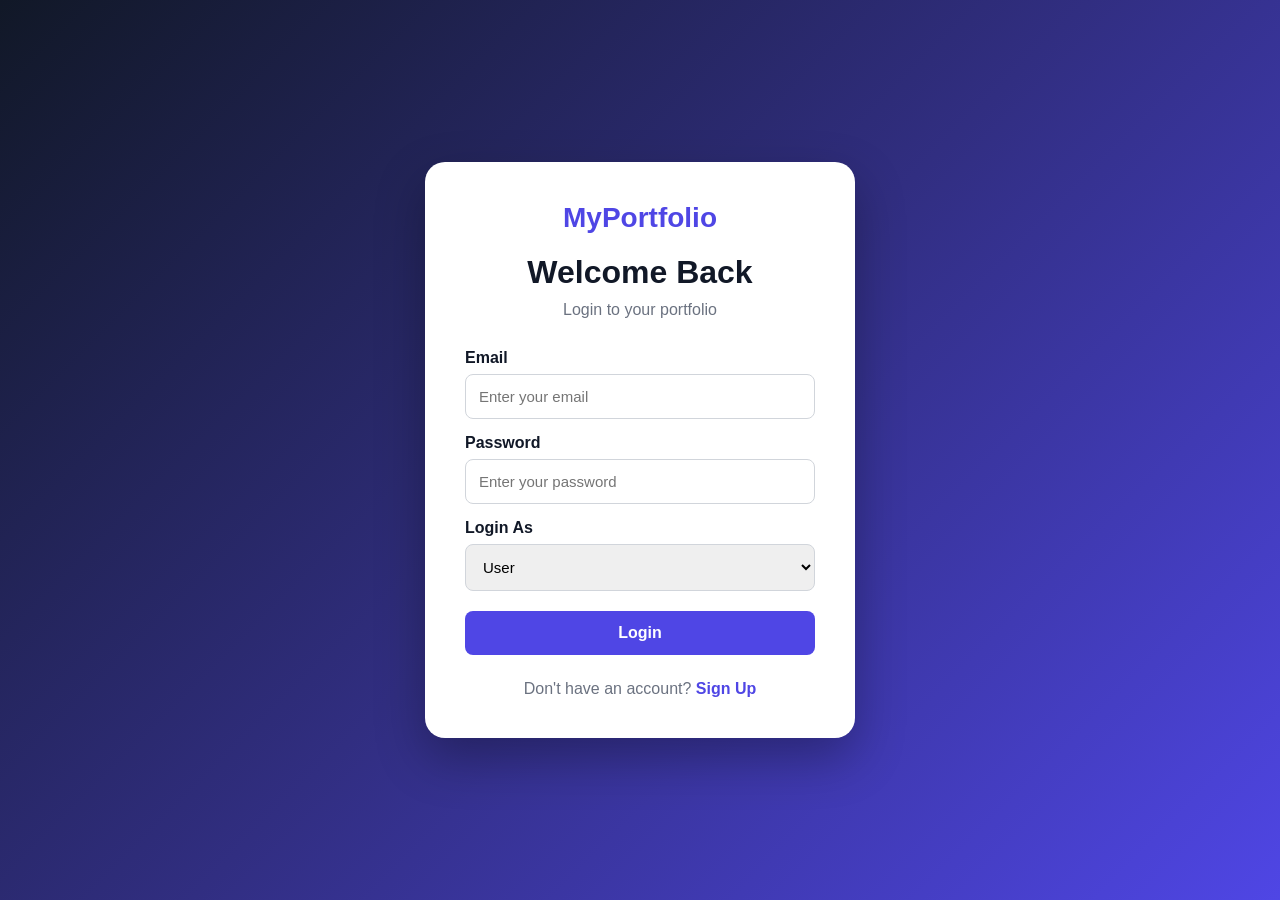
==== index.html @ 424fc05e "Personalportfolio" ====
<!DOCTYPE html>
<html lang="en">

<head>
    <meta charset="UTF-8">
    <meta name="viewport" content="width=device-width, initial-scale=1.0">

    <title>MyPortfolio</title>

    <link rel="stylesheet" href="style.css">
</head>

<body>

    <!-- ================= LOGIN PAGE ================= -->

    <div id="loginPage" class="page">

        <div class="login-card">

            <div class="logo">
                MyPortfolio
            </div>

            <h1>Welcome Back</h1>

            <p class="subtitle">
                Login to your portfolio
            </p>

            <form id="loginForm">

                <label>Email</label>

                <input
                    type="email"
                    id="loginEmail"
                    placeholder="Enter your email"
                    required
                >

                <label>Password</label>

                <input
                    type="password"
                    id="loginPassword"
                    placeholder="Enter your password"
                    required
                >

                <label>Login As</label>

                <select id="loginRole">

                    <option value="user">
                        User
                    </option>

                    <option value="admin">
                        Admin
                    </option>

                </select>

                <button type="submit">
                    Login
                </button>

                <p id="loginMessage"></p>

            </form>

            <p class="bottom-text">

                Don't have an account?

                <a href="#" onclick="showSignup()">
                    Sign Up
                </a>

            </p>

        </div>

    </div>


    <!-- ================= SIGNUP PAGE ================= -->

    <div id="signupPage" class="page hidden">

        <div class="login-card">

            <div class="logo">
                MyPortfolio
            </div>

            <h1>Create Account</h1>

            <p class="subtitle">
                Register as a user
            </p>

            <form id="signupForm">

                <label>Full Name</label>

                <input
                    type="text"
                    id="signupName"
                    placeholder="Enter your name"
                    required
                >

                <label>Email</label>

                <input
                    type="email"
                    id="signupEmail"
                    placeholder="Enter your email"
                    required
                >

                <label>Password</label>

                <input
                    type="password"
                    id="signupPassword"
                    placeholder="Create password"
                    required
                >

                <label>Confirm Password</label>

                <input
                    type="password"
                    id="confirmPassword"
                    placeholder="Confirm password"
                    required
                >

                <button type="submit">
                    Create Account
                </button>

                <p id="signupMessage"></p>

            </form>

            <p class="bottom-text">

                Already have an account?

                <a href="#" onclick="showLogin()">
                    Login
                </a>

            </p>

        </div>

    </div>


    <!-- ================= ADMIN DASHBOARD ================= -->

    <div id="adminPage" class="hidden dashboard">

        <nav class="navbar">
---- style.css ----
/* ==============================
   RESET
============================== */

* {
    margin: 0;
    padding: 0;
    box-sizing: border-box;
}


/* ==============================
   BODY
============================== */

body {

    font-family: Arial, sans-serif;

    background: #f3f4f6;

    color: #111827;

}


/* ==============================
   COMMON
============================== */

.hidden {
    display: none !important;
}

button {
    cursor: pointer;
}


/* ==============================
   LOGIN / SIGNUP
============================== */

.page {

    min-height: 100vh;

    display: flex;

    justify-content: center;

    align-items: center;

    padding: 20px;

    background:
        linear-gradient(
            135deg,
            #111827,
            #312e81,
            #4f46e5
        );

}


.login-card {

    width: 100%;

    max-width: 430px;

    background: white;

    padding: 40px;

    border-radius: 20px;

    box-shadow:
        0 20px 50px rgba(0,0,0,0.3);

}


/* LOGO */

.logo {

    text-align: center;

    font-size: 28px;

    font-weight: bold;

    color: #4f46e5;

    margin-bottom: 20px;

}


/* HEADINGS */

.login-card h1 {

    text-align: center;

    margin-bottom: 10px;

}

.subtitle {

    text-align: center;

    color: #6b7280;

    margin-bottom: 30px;

}


/* FORM */

.login-card label {

    display: block;

    font-weight: bold;

    margin-bottom: 7px;

    margin-top: 15px;

}

.login-card input,
.login-card select {

    width: 100%;

    padding: 13px;

    border: 1px solid #d1d5db;

    border-radius: 8px;

    font-size: 15px;

    outline: none;

}

.login-card input:focus,
.login-card select:focus {

    border-color: #4f46e5;

}


/* BUTTON */

.login-card button,
.admin-box button {

    width: 100%;

    padding: 13px;

    margin-top: 20px;

    border: none;

    border-radius: 8px;

    background: #4f46e5;

    color: white;

    font-size: 16px;

    font-weight: bold;

}

.login-card button:hover,
.admin-box button:hover {

    background: #3730a3;

}


/* MESSAGE */

#loginMessage,
#signupMessage {

    text-align: center;

    margin-top: 15px;

    font-weight: bold;

}


/* BOTTOM TEXT */

.bottom-text {

    text-align: center;

    margin-top: 25px;

    color: #6b7280;

}

.bottom-text a {

    color: #4f46e5;

    font-weight: bold;

    text-decoration: none;

}


/* ==============================
   NAVBAR
============================== */

.navbar {

    background: #111827;

    color: white;

    padding: 18px 40px;

    display: flex;

    justify-content: space-between;

    align-items: center;

}


.nav-logo {

    font-size: 22px;

    font-weight: bold;

}

.nav-logo span {

    color: #818cf8;

    font-size: 14px;

    margin-left: 5px;

}


.logout {

    background: #ef4444;

    color: white;

    border: none;

    padding: 10px 20px;

    border-radius: 7px;

    font-weight: bold;

}

.logout:hover {

    background: #dc2626;

}


/* ==============================
   ADMIN
============================== */

.admin-container {

    max-width: 1200px;

    margin: auto;

    padding: 40px;

}


.welcome {

    margin-bottom: 30px;

}

.welcome h1 {

    font-size: 30px;

}

.welcome p {

    color: #6b7280;

    margin-top: 8px;

}


/* ==============================
   STATISTICS
============================== */

.stats {

    display: grid;

    grid-template-columns:
        repeat(3, 1fr);

    gap: 20px;

    margin-bottom: 30px;

}


.stat-card {

    background: white;

    padding: 25px;

    border-radius: 15px;

    text-align: center;

    box-shadow:
        0 5px 20px rgba(0,0,0,0.08);

}


.stat-card h3 {

    color: #6b7280;

}


.stat-card p {

    font-size: 35px;

    font-weight: bold;

    color: #4f46e5;

    margin-top: 10px;

}


/* ==============================
   ADMIN BOX
============================== */

.admin-box {

    background: white;

    padding: 30px;

    border-radius: 15px;

    margin-bottom: 30px;

    box-shadow:
        0 5px 20px rgba(0,0,0,0.08);

}


.admin-box h2 {

    margin-bottom: 20px;

}


/* FORM GRID */

.form-grid {

    display: grid;

    grid-template-columns: 1fr 1fr;

    gap: 15px;

}


.admin-box input,
.admin-box textarea {

    width: 100%;

    padding: 13px;

    border: 1px solid #d1d5db;

    border-radius: 8px;

    font-size: 15px;

}


.admin-box textarea {

    margin-top: 15px;

    min-height: 120px;

    resize: vertical;

}


/* ==============================
   ADMIN PROJECT
============================== */

.admin-project {

    border: 1px solid #e5e7eb;

    border-radius: 10px;

    padding: 20px;

    margin-bottom: 15px;

    display: flex;

    justify-content: space-between;

    align-items: center;

    gap: 20px;

}


.admin-project h3 {

    color: #4f46e5;

    margin-bottom: 8px;

}


.admin-project p {

    color: #6b7280;

    margin-top: 5px;

}


.actions {

    display: flex;

    gap: 10px;

}


.edit-btn,
.delete-btn {

    border: none;

    padding: 9px 15px;

    border-radius: 6px;

    color: white;

}


.edit-btn {

    background: #f59e0b;

}


.delete-btn {

    background: #ef4444;

}


/* ==============================
   USER PORTFOLIO HERO
============================== */

.hero {

    background:
        linear-gradient(
            135deg,
            #312e81,
            #4f46e5
        );

    color: white;

    text-align: center;

    padding: 90px 20px;

}


.hero h1 {

    font-size: 42px;

    margin-bottom: 15px;

}


.hero p {

    margin-top: 8px;

    font-size: 18px;

}


/* ==============================
   PORTFOLIO SECTIONS
============================== */

.portfolio-section {

    max-width: 1100px;

    margin: auto;

    padding: 50px 25px;

}


.portfolio-section h2 {

    font-size: 28px;

    margin-bottom: 20px;

}


.portfolio-section > p {

    color: #6b7280;

    line-height: 1.8;

}


/* ==============================
   SKILLS
============================== */

.skills {

    display: flex;

    flex-wrap: wrap;

    gap: 15px;

}


.skills span {

    background: #eef2ff;

    color: #4f46e5;

    padding: 12px 20px;

    border-radius: 25px;

    font-weight: bold;

}


/* ==============================
   USER PROJECTS
============================== */

.user-projects {

    display: grid;

    grid-template-columns:
        repeat(
            auto-fit,
            minmax(250px, 1fr)
        );

    gap: 25px;

}


.user-project {

    background: white;

    padding: 25px;

    border-radius: 15px;

    box-shadow:
        0 5px 20px rgba(0,0,0,0.08);

    transition: 0.3s;

}


.user-project:hover {

    transform: translateY(-5px);

}


.user-project h3 {

    color: #4f46e5;

    margin-bottom: 10px;

}


.user-project .technology {

    font-weight: bold;

    color: #111827;

    margin-bottom: 10px;

}


.user-project p {

    color: #6b7280;

    line-height: 1.6;

}


.contact {

    padding-bottom: 80px;

}


/* ==============================
   RESPONSIVE
============================== */

@media (max-width: 700px) {

    .login-card {

        padding: 25px;

    }


    .navbar {

        padding: 15px 20px;

    }


    .admin-container {

        padding: 20px;

    }


    .stats {

        grid-template-columns: 1fr;

    }


    .form-grid {

        grid-template-columns: 1fr;

    }


    .admin-project {

        flex-direction: column;

        align-items: flex-start;

    }


    .hero h1 {

        font-size: 30px;

    }

}
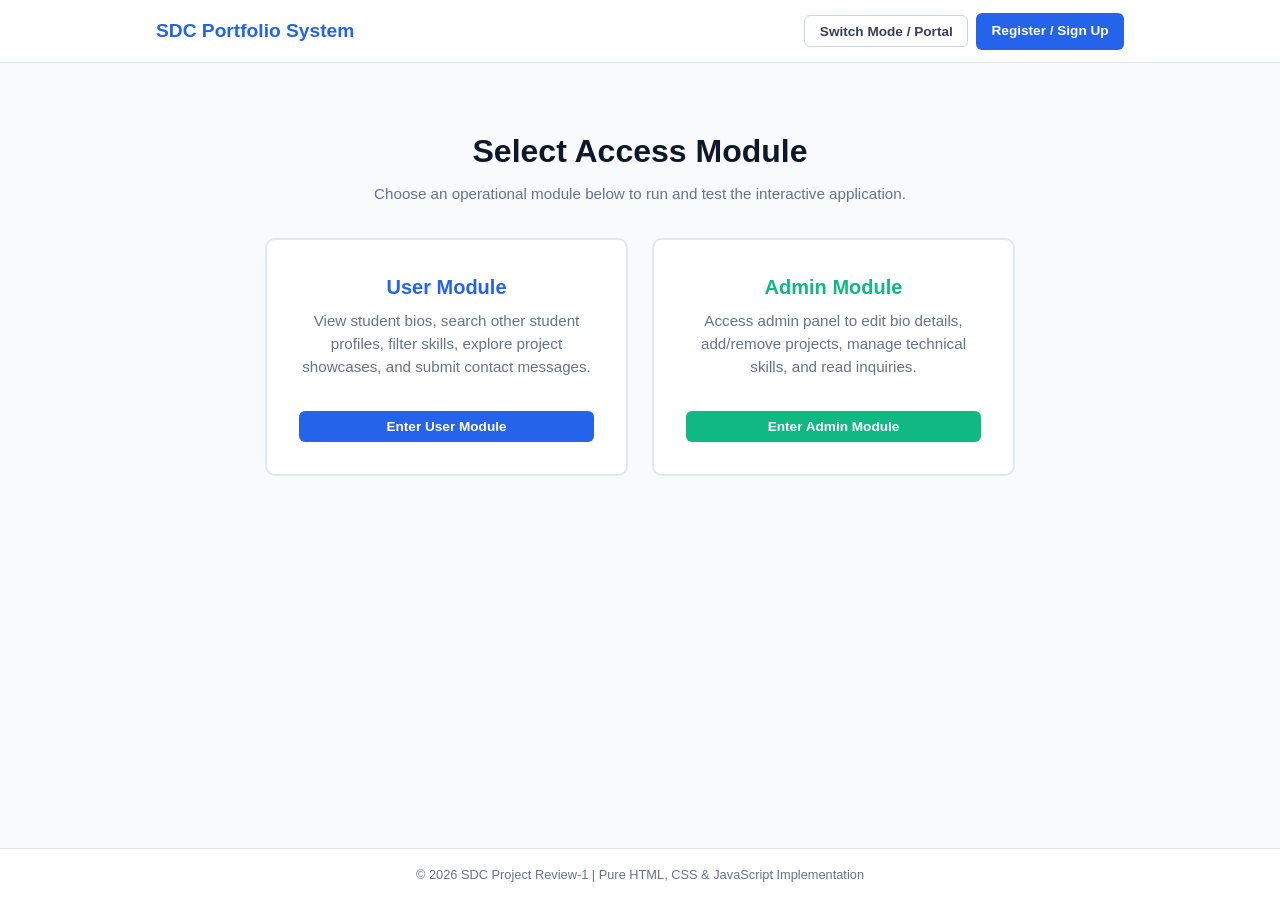
==== commit 122801fa: "Add signup.html file" ====
--- a/index.html
+++ b/index.html
@@ -1,169 +1,197 @@
 <!DOCTYPE html>
 <html lang="en">
-
 <head>
-    <meta charset="UTF-8">
-    <meta name="viewport" content="width=device-width, initial-scale=1.0">
-
-    <title>MyPortfolio</title>
-
-    <link rel="stylesheet" href="style.css">
+  <meta charset="UTF-8" />
+  <meta name="viewport" content="width=device-width, initial-scale=1.0" />
+  <title>SDC Portfolio System | Interactive Portal</title>
+  <link rel="stylesheet" href="style.css" />
 </head>
-
 <body>
 
-    <!-- ================= LOGIN PAGE ================= -->
+  <!-- Top Navigation Bar -->
+  <header>
+    <div class="nav-container">
+      <a class="logo" id="navLogo" onclick="openPortal()">SDC Portfolio System</a>
+      <div class="nav-buttons">
+        <button class="btn btn-outline" id="navSwitchBtn" onclick="openPortal()">Switch Mode / Portal</button>
+        <a href="signup.html" class="btn btn-primary" id="navSignupBtn">Register / Sign Up</a>
+      </div>
+    </div>
+  </header>
 
-    <div id="loginPage" class="page">
+  <main>
+    <!-- 1. PORTAL SELECTION SCREEN (Opened by Default) -->
+    <div id="portalScreen">
+      <h1>Select Access Module</h1>
+      <p>Choose an operational module below to run and test the interactive application.</p>
 
-        <div class="login-card">
-
-            <div class="logo">
-                MyPortfolio
-            </div>
-
-            <h1>Welcome Back</h1>
-
-            <p class="subtitle">
-                Login to your portfolio
-            </p>
-
-            <form id="loginForm">
-
-                <label>Email</label>
-
-                <input
-                    type="email"
-                    id="loginEmail"
-                    placeholder="Enter your email"
-                    required
-                >
-
-                <label>Password</label>
-
-                <input
-                    type="password"
-                    id="loginPassword"
-                    placeholder="Enter your password"
-                    required
-                >
-
-                <label>Login As</label>
-
-                <select id="loginRole">
-
-                    <option value="user">
-                        User
-                    </option>
-
-                    <option value="admin">
-                        Admin
-                    </option>
-
-                </select>
-
-                <button type="submit">
-                    Login
-                </button>
-
-                <p id="loginMessage"></p>
-
-            </form>
-
-            <p class="bottom-text">
-
-                Don't have an account?
-
-                <a href="#" onclick="showSignup()">
-                    Sign Up
-                </a>
-
-            </p>
-
+      <div class="portal-cards">
+        <!-- User Module Card -->
+        <div class="portal-card" id="cardSelectUser" onclick="openUserPage()">
+          <h3 style="color: #2563eb;">User Module</h3>
+          <p>View student bios, search other student profiles, filter skills, explore project showcases, and submit contact messages.</p>
+          <button class="btn btn-primary" style="width: 100%; pointer-events: none;">Enter User Module</button>
         </div>
 
+        <!-- Admin Module Card -->
+        <div class="portal-card" id="cardSelectAdmin" onclick="openAdminPage()">
+          <h3 style="color: #10b981;">Admin Module</h3>
+          <p>Access admin panel to edit bio details, add/remove projects, manage technical skills, and read inquiries.</p>
+          <button class="btn btn-green" style="width: 100%; pointer-events: none;">Enter Admin Module</button>
+        </div>
+      </div>
     </div>
 
+    <!-- 2. USER MODULE PAGE -->
+    <div id="userPage" style="display: none;">
+      <section class="section" style="border-left: 4px solid #2563eb;">
+        <div class="section-title">
+          <span>User Module | Student Portfolio</span>
+          <span style="font-size: 0.75rem; color: #64748b; font-weight: normal;">Active Mode: <strong>Visitor / User</strong></span>
+        </div>
+        <p style="font-size: 0.85rem; color: #475569;">
+          Welcome to the Student Portfolio View. Search student profiles, explore technical skills, view project entries, or submit a message to the administrator.
+        </p>
+      </section>
 
-    <!-- ================= SIGNUP PAGE ================= -->
+      <!-- Problem Statement Overview -->
+      <section class="section">
+        <h2 class="section-title">Problem Statement & System Overview</h2>
+        <p style="font-size: 0.85rem; color: #334155;">
+          <strong>System Objective:</strong> Developed to provide an interactive platform for B.Tech students to demonstrate practical engineering concepts, digital logic visualizers, and hardware prototypes with bi-directional data flow between User and Admin modules.
+        </p>
+      </section>
 
-    <div id="signupPage" class="page hidden">
+      <!-- Search Profiles Section -->
+      <section class="section">
+        <h2 class="section-title">Search Student Profiles</h2>
+        <div class="form-group" style="margin-bottom: 1rem;">
+          <input 
+            type="text" 
+            id="profileSearchInput" 
+            placeholder="Search by student name, role, or skill (e.g., Pranitha, Python, Digital Logic)..." 
+          />
+        </div>
+        <div class="grid" id="userProfilesGrid">
+          <!-- Populated dynamically via script.js -->
+        </div>
+      </section>
 
-        <div class="login-card">
+      <!-- Active Profile Bio -->
+      <section class="section">
+        <h2 class="section-title">About Me (Portfolio Owner)</h2>
+        <p id="bioText">
+          2nd-year B.Tech Student interested in software development, digital system design, and hardware prototyping.
+        </p>
+      </section>
 
-            <div class="logo">
-                MyPortfolio
-            </div>
+      <!-- Technical Skills List -->
+      <section class="section">
+        <h2 class="section-title">Technical Skills</h2>
+        <div id="userSkillsList">
+          <!-- Populated dynamically via script.js -->
+        </div>
+      </section>
 
-            <h1>Create Account</h1>
+      <!-- Project Showcase -->
+      <section class="section">
+        <h2 class="section-title">Project Showcase</h2>
+        <div class="filter-container" id="projectFilters">
+          <button class="btn btn-primary" data-filter="all">All Projects</button>
+          <button class="btn btn-outline" data-filter="Hardware">Hardware</button>
+          <button class="btn btn-outline" data-filter="Software">Software</button>
+          <button class="btn btn-outline" data-filter="Embedded">Embedded</button>
+        </div>
+        <div class="grid" id="projectGrid">
+          <!-- Populated dynamically via script.js -->
+        </div>
+      </section>
 
-            <p class="subtitle">
-                Register as a user
-            </p>
-
-            <form id="signupForm">
-
-                <label>Full Name</label>
-
-                <input
-                    type="text"
-                    id="signupName"
-                    placeholder="Enter your name"
-                    required
-                >
-
-                <label>Email</label>
-
-                <input
-                    type="email"
-                    id="signupEmail"
-                    placeholder="Enter your email"
-                    required
-                >
-
-                <label>Password</label>
-
-                <input
-                    type="password"
-                    id="signupPassword"
-                    placeholder="Create password"
-                    required
-                >
-
-                <label>Confirm Password</label>
-
-                <input
-                    type="password"
-                    id="confirmPassword"
-                    placeholder="Confirm password"
-                    required
-                >
-
-                <button type="submit">
-                    Create Account
-                </button>
-
-                <p id="signupMessage"></p>
-
-            </form>
-
-            <p class="bottom-text">
-
-                Already have an account?
-
-                <a href="#" onclick="showLogin()">
-                    Login
-                </a>
-
-            </p>
-
-        </div>
-
+      <!-- Contact Form -->
+      <section class="section">
+        <h2 class="section-title">Send Message / Inquiry to Admin</h2>
+        <form id="userMsgForm">
+          <div class="form-group">
+            <label for="uName">Your Full Name</label>
+            <input type="text" id="uName" required placeholder="Patla Poorna Pranitha Reddy" />
+          </div>
+          <div class="form-group">
+            <label for="uMsg">Message / Feedback</label>
+            <textarea id="uMsg" rows="2" required placeholder="Type your query or feedback here..."></textarea>
+          </div>
+          <button type="submit" class="btn btn-primary" id="btnSendMsg">Send Message</button>
+        </form>
+      </section>
     </div>
 
+    <!-- 3. ADMIN MODULE PAGE -->
+    <div id="adminPage" style="display: none;">
+      <section class="section" style="border-left: 4px solid #10b981;">
+        <div class="section-title">
+          <span>Admin Management Panel</span>
+          <span style="font-size: 0.75rem; color: #64748b; font-weight: normal;">Active Mode: <strong>Administrator (Unlocked)</strong></span>
+        </div>
+        <p style="font-size: 0.85rem; color: #475569;">
+          Control panel for editing bio details, adding or removing skills and project entries, and viewing incoming messages.
+        </p>
+      </section>
 
-    <!-- ================= ADMIN DASHBOARD ================= -->
+      <!-- Edit Profile Bio -->
+      <section class="section">
+        <h2 class="section-title">1. Update Profile Bio</h2>
+        <div class="form-group">
+          <label for="adminBioIn">Edit Bio Content</label>
+          <textarea id="adminBioIn" rows="2"></textarea>
+          <button id="saveBioBtn" class="btn btn-green" style="width: fit-content; margin-top: 0.3rem;">Save Bio Updates</button>
+        </div>
+      </section>
 
-    <div id="adminPage" class="hidden dashboard">
+      <!-- Manage Technical Skills -->
+      <section class="section">
+        <h2 class="section-title">2. Manage Technical Skills</h2>
+        <form id="addSkillForm" style="display: flex; gap: 0.5rem; margin-bottom: 1rem;">
+          <input type="text" id="newSkillInput" placeholder="New Skill Name (e.g. Python, Digital Logic)" style="flex: 1; padding: 0.5rem; border: 1px solid #cbd5e1; border-radius: 5px;" required />
+          <button type="submit" class="btn btn-green">Add Skill</button>
+        </form>
+        <div id="adminSkillsList">
+          <!-- Populated dynamically via script.js -->
+        </div>
+      </section>
 
-        <nav class="navbar">+      <!-- Add New Project Entry -->
+      <section class="section">
+        <h2 class="section-title">3. Add New Project Entry</h2>
+        <form id="addProjForm">
+          <div class="form-group"><input type="text" id="pTitle" placeholder="Project Title" required /></div>
+          <div class="form-group"><input type="text" id="pDesc" placeholder="Project Description" required /></div>
+          <div class="form-group"><input type="text" id="pTags" placeholder="Tags (comma-separated, e.g. Hardware, Software, Embedded)" required /></div>
+          <button type="submit" class="btn btn-green">Publish Project</button>
+        </form>
+      </section>
+
+      <!-- Received Inquiries Inbox -->
+      <section class="section">
+        <div class="section-title">
+          <span>4. User Inquiry Messages</span>
+          <button id="btnClearMsgs" class="btn btn-danger">Clear All Messages</button>
+        </div>
+        <table>
+          <thead>
+            <tr><th>Sender</th><th>Message</th><th>Action</th></tr>
+          </thead>
+          <tbody id="msgTableBody">
+            <!-- Populated dynamically via script.js -->
+          </tbody>
+        </table>
+      </section>
+    </div>
+  </main>
+
+  <footer>
+    &copy; 2026 SDC Project Review-1 | Pure HTML, CSS & JavaScript Implementation
+  </footer>
+
+  <!-- Script MUST be loaded at the bottom -->
+  <script src="script.js"></script>
+</body>
+</html>
--- a/style.css
+++ b/style.css
@@ -1,769 +1,350 @@
-/* ==============================
-   RESET
-============================== */
-
+/* General Reset & Layout */
 * {
-    margin: 0;
-    padding: 0;
-    box-sizing: border-box;
-}
-
-
-/* ==============================
-   BODY
-============================== */
+  margin: 0;
+  padding: 0;
+  box-sizing: border-box;
+  font-family: -apple-system, BlinkMacSystemFont, "Segoe UI", Roboto, Helvetica, Arial, sans-serif;
+}
 
 body {
-
-    font-family: Arial, sans-serif;
-
-    background: #f3f4f6;
-
-    color: #111827;
-
-}
-
-
-/* ==============================
-   COMMON
-============================== */
-
-.hidden {
-    display: none !important;
-}
-
-button {
-    cursor: pointer;
-}
-
-
-/* ==============================
-   LOGIN / SIGNUP
-============================== */
-
-.page {
-
-    min-height: 100vh;
-
-    display: flex;
-
-    justify-content: center;
-
-    align-items: center;
-
-    padding: 20px;
-
-    background:
-        linear-gradient(
-            135deg,
-            #111827,
-            #312e81,
-            #4f46e5
-        );
-
-}
-
-
-.login-card {
-
-    width: 100%;
-
-    max-width: 430px;
-
-    background: white;
-
-    padding: 40px;
-
-    border-radius: 20px;
-
-    box-shadow:
-        0 20px 50px rgba(0,0,0,0.3);
-
-}
-
-
-/* LOGO */
+  background-color: #f8fafc;
+  color: #1e293b;
+  min-height: 100vh;
+  display: flex;
+  flex-direction: column;
+  line-height: 1.5;
+}
+
+/* Header Navigation */
+header {
+  background-color: #ffffff;
+  border-bottom: 1px solid #e2e8f0;
+  position: sticky;
+  top: 0;
+  z-index: 50;
+}
+
+.nav-container {
+  max-width: 1000px;
+  margin: 0 auto;
+  padding: 0.8rem 1rem;
+  display: flex;
+  justify-content: space-between;
+  align-items: center;
+}
 
 .logo {
-
-    text-align: center;
-
-    font-size: 28px;
-
-    font-weight: bold;
-
-    color: #4f46e5;
-
-    margin-bottom: 20px;
-
-}
-
-
-/* HEADINGS */
-
-.login-card h1 {
-
-    text-align: center;
-
-    margin-bottom: 10px;
-
-}
-
-.subtitle {
-
-    text-align: center;
-
-    color: #6b7280;
-
-    margin-bottom: 30px;
-
-}
-
-
-/* FORM */
-
-.login-card label {
-
-    display: block;
-
-    font-weight: bold;
-
-    margin-bottom: 7px;
-
-    margin-top: 15px;
-
-}
-
-.login-card input,
-.login-card select {
-
-    width: 100%;
-
-    padding: 13px;
-
-    border: 1px solid #d1d5db;
-
-    border-radius: 8px;
-
-    font-size: 15px;
-
-    outline: none;
-
-}
-
-.login-card input:focus,
-.login-card select:focus {
-
-    border-color: #4f46e5;
-
-}
-
-
-/* BUTTON */
-
-.login-card button,
-.admin-box button {
-
-    width: 100%;
-
-    padding: 13px;
-
-    margin-top: 20px;
-
-    border: none;
-
-    border-radius: 8px;
-
-    background: #4f46e5;
-
-    color: white;
-
-    font-size: 16px;
-
-    font-weight: bold;
-
-}
-
-.login-card button:hover,
-.admin-box button:hover {
-
-    background: #3730a3;
-
-}
-
-
-/* MESSAGE */
-
-#loginMessage,
-#signupMessage {
-
-    text-align: center;
-
-    margin-top: 15px;
-
-    font-weight: bold;
-
-}
-
-
-/* BOTTOM TEXT */
-
-.bottom-text {
-
-    text-align: center;
-
-    margin-top: 25px;
-
-    color: #6b7280;
-
-}
-
-.bottom-text a {
-
-    color: #4f46e5;
-
-    font-weight: bold;
-
-    text-decoration: none;
-
-}
-
-
-/* ==============================
-   NAVBAR
-============================== */
-
-.navbar {
-
-    background: #111827;
-
-    color: white;
-
-    padding: 18px 40px;
-
-    display: flex;
-
-    justify-content: space-between;
-
-    align-items: center;
-
-}
-
-
-.nav-logo {
-
-    font-size: 22px;
-
-    font-weight: bold;
-
-}
-
-.nav-logo span {
-
-    color: #818cf8;
-
-    font-size: 14px;
-
-    margin-left: 5px;
-
-}
-
-
-.logout {
-
-    background: #ef4444;
-
-    color: white;
-
-    border: none;
-
-    padding: 10px 20px;
-
-    border-radius: 7px;
-
-    font-weight: bold;
-
-}
-
-.logout:hover {
-
-    background: #dc2626;
-
-}
-
-
-/* ==============================
-   ADMIN
-============================== */
-
-.admin-container {
-
-    max-width: 1200px;
-
-    margin: auto;
-
-    padding: 40px;
-
-}
-
-
-.welcome {
-
-    margin-bottom: 30px;
-
-}
-
-.welcome h1 {
-
-    font-size: 30px;
-
-}
-
-.welcome p {
-
-    color: #6b7280;
-
-    margin-top: 8px;
-
-}
-
-
-/* ==============================
-   STATISTICS
-============================== */
-
-.stats {
-
-    display: grid;
-
-    grid-template-columns:
-        repeat(3, 1fr);
-
-    gap: 20px;
-
-    margin-bottom: 30px;
-
-}
-
-
-.stat-card {
-
-    background: white;
-
-    padding: 25px;
-
-    border-radius: 15px;
-
-    text-align: center;
-
-    box-shadow:
-        0 5px 20px rgba(0,0,0,0.08);
-
-}
-
-
-.stat-card h3 {
-
-    color: #6b7280;
-
-}
-
-
-.stat-card p {
-
-    font-size: 35px;
-
-    font-weight: bold;
-
-    color: #4f46e5;
-
-    margin-top: 10px;
-
-}
-
-
-/* ==============================
-   ADMIN BOX
-============================== */
-
-.admin-box {
-
-    background: white;
-
-    padding: 30px;
-
-    border-radius: 15px;
-
-    margin-bottom: 30px;
-
-    box-shadow:
-        0 5px 20px rgba(0,0,0,0.08);
-
-}
-
-
-.admin-box h2 {
-
-    margin-bottom: 20px;
-
-}
-
-
-/* FORM GRID */
-
-.form-grid {
-
-    display: grid;
-
-    grid-template-columns: 1fr 1fr;
-
-    gap: 15px;
-
-}
-
-
-.admin-box input,
-.admin-box textarea {
-
-    width: 100%;
-
-    padding: 13px;
-
-    border: 1px solid #d1d5db;
-
-    border-radius: 8px;
-
-    font-size: 15px;
-
-}
-
-
-.admin-box textarea {
-
-    margin-top: 15px;
-
-    min-height: 120px;
-
-    resize: vertical;
-
-}
-
-
-/* ==============================
-   ADMIN PROJECT
-============================== */
-
-.admin-project {
-
-    border: 1px solid #e5e7eb;
-
-    border-radius: 10px;
-
-    padding: 20px;
-
-    margin-bottom: 15px;
-
-    display: flex;
-
-    justify-content: space-between;
-
-    align-items: center;
-
-    gap: 20px;
-
-}
-
-
-.admin-project h3 {
-
-    color: #4f46e5;
-
-    margin-bottom: 8px;
-
-}
-
-
-.admin-project p {
-
-    color: #6b7280;
-
-    margin-top: 5px;
-
-}
-
-
-.actions {
-
-    display: flex;
-
-    gap: 10px;
-
-}
-
-
-.edit-btn,
-.delete-btn {
-
-    border: none;
-
-    padding: 9px 15px;
-
-    border-radius: 6px;
-
-    color: white;
-
-}
-
-
-.edit-btn {
-
-    background: #f59e0b;
-
-}
-
-
-.delete-btn {
-
-    background: #ef4444;
-
-}
-
-
-/* ==============================
-   USER PORTFOLIO HERO
-============================== */
-
-.hero {
-
-    background:
-        linear-gradient(
-            135deg,
-            #312e81,
-            #4f46e5
-        );
-
-    color: white;
-
-    text-align: center;
-
-    padding: 90px 20px;
-
-}
-
-
-.hero h1 {
-
-    font-size: 42px;
-
-    margin-bottom: 15px;
-
-}
-
-
-.hero p {
-
-    margin-top: 8px;
-
-    font-size: 18px;
-
-}
-
-
-/* ==============================
-   PORTFOLIO SECTIONS
-============================== */
-
-.portfolio-section {
-
-    max-width: 1100px;
-
-    margin: auto;
-
-    padding: 50px 25px;
-
-}
-
-
-.portfolio-section h2 {
-
-    font-size: 28px;
-
-    margin-bottom: 20px;
-
-}
-
-
-.portfolio-section > p {
-
-    color: #6b7280;
-
-    line-height: 1.8;
-
-}
-
-
-/* ==============================
-   SKILLS
-============================== */
-
-.skills {
-
-    display: flex;
-
-    flex-wrap: wrap;
-
-    gap: 15px;
-
-}
-
-
-.skills span {
-
-    background: #eef2ff;
-
-    color: #4f46e5;
-
-    padding: 12px 20px;
-
-    border-radius: 25px;
-
-    font-weight: bold;
-
-}
-
-
-/* ==============================
-   USER PROJECTS
-============================== */
-
-.user-projects {
-
-    display: grid;
-
-    grid-template-columns:
-        repeat(
-            auto-fit,
-            minmax(250px, 1fr)
-        );
-
-    gap: 25px;
-
-}
-
-
-.user-project {
-
-    background: white;
-
-    padding: 25px;
-
-    border-radius: 15px;
-
-    box-shadow:
-        0 5px 20px rgba(0,0,0,0.08);
-
-    transition: 0.3s;
-
-}
-
-
-.user-project:hover {
-
-    transform: translateY(-5px);
-
-}
-
-
-.user-project h3 {
-
-    color: #4f46e5;
-
-    margin-bottom: 10px;
-
-}
-
-
-.user-project .technology {
-
-    font-weight: bold;
-
-    color: #111827;
-
-    margin-bottom: 10px;
-
-}
-
-
-.user-project p {
-
-    color: #6b7280;
-
-    line-height: 1.6;
-
-}
-
-
-.contact {
-
-    padding-bottom: 80px;
-
-}
-
-
-/* ==============================
-   RESPONSIVE
-============================== */
-
-@media (max-width: 700px) {
-
-    .login-card {
-
-        padding: 25px;
-
-    }
-
-
-    .navbar {
-
-        padding: 15px 20px;
-
-    }
-
-
-    .admin-container {
-
-        padding: 20px;
-
-    }
-
-
-    .stats {
-
-        grid-template-columns: 1fr;
-
-    }
-
-
-    .form-grid {
-
-        grid-template-columns: 1fr;
-
-    }
-
-
-    .admin-project {
-
-        flex-direction: column;
-
-        align-items: flex-start;
-
-    }
-
-
-    .hero h1 {
-
-        font-size: 30px;
-
-    }
-
+  font-size: 1.2rem;
+  font-weight: 700;
+  color: #2563eb;
+  text-decoration: none;
+  cursor: pointer;
+}
+
+.nav-buttons {
+  display: flex;
+  align-items: center;
+  gap: 0.5rem;
+}
+
+/* Reusable Buttons */
+.btn {
+  padding: 0.45rem 0.9rem;
+  border-radius: 6px;
+  font-weight: 600;
+  font-size: 0.85rem;
+  cursor: pointer;
+  border: 1px solid transparent;
+  text-decoration: none;
+  display: inline-block;
+  transition: all 0.2s ease;
+}
+
+.btn:active {
+  transform: scale(0.96);
+}
+
+.btn-primary {
+  background-color: #2563eb;
+  color: #ffffff !important;
+}
+
+.btn-primary:hover {
+  background-color: #1d4ed8;
+}
+
+.btn-green {
+  background-color: #10b981;
+  color: #ffffff !important;
+}
+
+.btn-green:hover {
+  background-color: #059669;
+}
+
+.btn-danger {
+  background-color: #ef4444;
+  color: #ffffff !important;
+  padding: 0.25rem 0.5rem;
+  font-size: 0.75rem;
+}
+
+.btn-danger:hover {
+  background-color: #dc2626;
+}
+
+.btn-outline {
+  border-color: #cbd5e1;
+  color: #334155 !important;
+  background-color: transparent;
+}
+
+.btn-outline:hover {
+  background-color: #f1f5f9;
+}
+
+/* Auth Wrappers & Cards */
+.auth-wrapper {
+  flex: 1;
+  display: flex;
+  align-items: center;
+  justify-content: center;
+  padding: 1.5rem;
+}
+
+.auth-card {
+  background: #ffffff;
+  padding: 2rem;
+  border-radius: 8px;
+  border: 1px solid #e2e8f0;
+  width: 100%;
+  max-width: 380px;
+  box-shadow: 0 4px 6px -1px rgba(0, 0, 0, 0.05);
+}
+
+.auth-card h2 {
+  font-size: 1.35rem;
+  color: #0f172a;
+  margin-bottom: 0.3rem;
+}
+
+.auth-card p {
+  color: #64748b;
+  font-size: 0.85rem;
+  margin-bottom: 1.25rem;
+}
+
+/* Form Controls */
+.form-group {
+  margin-bottom: 1rem;
+  display: flex;
+  flex-direction: column;
+  gap: 0.3rem;
+  font-size: 0.85rem;
+  font-weight: 600;
+  color: #334155;
+}
+
+.form-group input,
+.form-group select,
+.form-group textarea {
+  padding: 0.55rem 0.75rem;
+  border: 1px solid #cbd5e1;
+  border-radius: 5px;
+  font-size: 0.9rem;
+  outline: none;
+}
+
+.form-group input:focus,
+.form-group select:focus,
+.form-group textarea:focus {
+  border-color: #2563eb;
+}
+
+.auth-footer {
+  margin-top: 1.2rem;
+  text-align: center;
+  font-size: 0.85rem;
+  color: #64748b;
+}
+
+.auth-footer a {
+  color: #2563eb;
+  text-decoration: none;
+  font-weight: 600;
+}
+
+/* Main Container Layout */
+main {
+  max-width: 1000px;
+  width: 100%;
+  margin: 0 auto;
+  padding: 1.5rem 1rem;
+  flex: 1;
+}
+
+/* Portal Screen Cards */
+#portalScreen {
+  display: flex;
+  flex-direction: column;
+  align-items: center;
+  justify-content: center;
+  padding: 2.5rem 1rem;
+  text-align: center;
+}
+
+#portalScreen h1 {
+  font-size: 2rem;
+  color: #0f172a;
+  margin-bottom: 0.5rem;
+}
+
+#portalScreen p {
+  color: #64748b;
+  font-size: 0.95rem;
+  margin-bottom: 2rem;
+  max-width: 550px;
+}
+
+.portal-cards {
+  display: flex;
+  gap: 1.5rem;
+  flex-wrap: wrap;
+  justify-content: center;
+  width: 100%;
+  max-width: 750px;
+}
+
+.portal-card {
+  background: #ffffff;
+  border: 2px solid #e2e8f0;
+  border-radius: 10px;
+  padding: 2rem;
+  flex: 1;
+  min-width: 280px;
+  transition: all 0.3s ease;
+  cursor: pointer;
+  text-align: center;
+}
+
+.portal-card:hover {
+  border-color: #2563eb;
+  transform: translateY(-4px);
+  box-shadow: 0 10px 15px -3px rgba(0, 0, 0, 0.05);
+}
+
+.portal-card h3 {
+  font-size: 1.25rem;
+  margin-bottom: 0.5rem;
+}
+
+.portal-card p {
+  font-size: 0.85rem;
+  color: #64748b;
+  margin-bottom: 1.2rem;
+}
+
+/* Section Box Styling */
+.section {
+  background: #ffffff;
+  border-radius: 8px;
+  border: 1px solid #e2e8f0;
+  padding: 1.25rem;
+  margin-bottom: 1.25rem;
+}
+
+.section-title {
+  font-size: 1.1rem;
+  font-weight: 700;
+  color: #0f172a;
+  margin-bottom: 0.75rem;
+  border-bottom: 2px solid #f1f5f9;
+  padding-bottom: 0.3rem;
+  display: flex;
+  justify-content: space-between;
+  align-items: center;
+}
+
+/* CSS Grid Layout */
+.grid {
+  display: grid;
+  grid-template-columns: repeat(auto-fit, minmax(260px, 1fr));
+  gap: 1rem;
+}
+
+.card {
+  border: 1px solid #e2e8f0;
+  padding: 1.2rem;
+  border-radius: 6px;
+  background: #ffffff;
+  display: flex;
+  flex-direction: column;
+  justify-content: space-between;
+}
+
+.tag {
+  background: #f1f5f9;
+  color: #475569;
+  font-size: 0.7rem;
+  font-weight: 600;
+  padding: 0.15rem 0.4rem;
+  border-radius: 3px;
+  margin-right: 0.3rem;
+  display: inline-block;
+  margin-top: 0.3rem;
+}
+
+.badge {
+  background: #e0f2fe;
+  color: #0369a1;
+  padding: 0.3rem 0.7rem;
+  border-radius: 15px;
+  font-size: 0.82rem;
+  font-weight: 600;
+  display: inline-flex;
+  align-items: center;
+  gap: 0.4rem;
+  margin: 0.2rem;
+}
+
+.skill-delete {
+  cursor: pointer;
+  color: #ef4444;
+  font-weight: bold;
+}
+
+/* Table */
+table {
+  width: 100%;
+  border-collapse: collapse;
+  font-size: 0.85rem;
+  margin-top: 0.5rem;
+}
+
+th, td {
+  padding: 0.6rem;
+  text-align: left;
+  border-bottom: 1px solid #e2e8f0;
+}
+
+th {
+  background: #f8fafc;
+  color: #475569;
+}
+
+.filter-container {
+  display: flex;
+  gap: 0.4rem;
+  flex-wrap: wrap;
+  margin-bottom: 1rem;
+}
+
+footer {
+  text-align: center;
+  padding: 1rem;
+  color: #64748b;
+  font-size: 0.8rem;
+  border-top: 1px solid #e2e8f0;
+  background: #ffffff;
+  margin-top: auto;
 }
